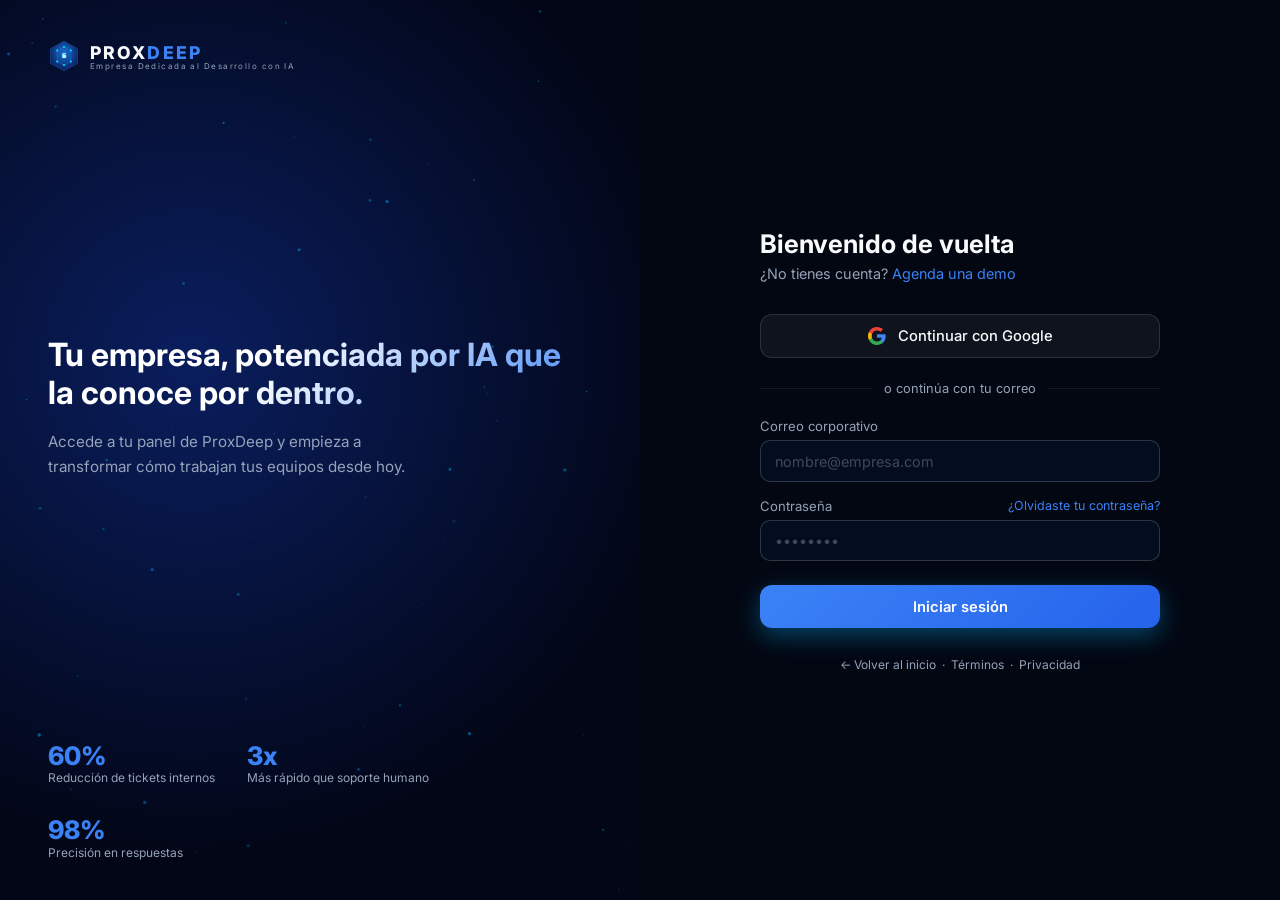
==== dashboard.html @ 5525487d "Add files via upload" ====
<!DOCTYPE html>
<html lang="es">
<head>
  <meta charset="UTF-8" />
  <meta name="viewport" content="width=device-width, initial-scale=1.0" />
  <title>ProxDeep - Enterprise IA Platform</title>
  <link href="https://fonts.googleapis.com/css2?family=Inter:wght@400;500;600;700&display=swap" rel="stylesheet">
  <link rel="stylesheet" href="dashboard.css" />
</head>
<body>

<div class="dash-wrap">
  <!-- SIDEBAR -->
  <aside class="dash-sidebar" id="sidebar">
    <div class="dash-sidebar-logo">
      <div class="logo-icon"></div>
      <div class="logo-text">PROX<span>DEEP</span></div>
    </div>
    
    <nav class="dash-nav">
      <!-- General -->
      <p class="dash-nav-section">General</p>
      
      <!-- CEO/Admin Vista Global -->
      <a class="dash-nav-item" data-view="dashboard" href="#">
        <svg viewBox="0 0 24 24" fill="none" stroke="currentColor" stroke-width="2" stroke-linecap="round" stroke-linejoin="round"><rect x="3" y="3" width="18" height="18" rx="2"/><path d="M3 9h18M9 21V9"/></svg>
        Vista Global
      </a>
      
      <!-- Líder de Área Vista -->
      <a class="dash-nav-item" data-view="area" href="#">
        <svg viewBox="0 0 24 24" fill="none" stroke="currentColor" stroke-width="2" stroke-linecap="round" stroke-linejoin="round"><path d="M21 15a2 2 0 0 1-2 2H7l-4 4V5a2 2 0 0 1 2-2h14a2 2 0 0 1 2 2z"/></svg>
        Mi Departamento
      </a>

      <!-- Workspace IA (Fase 2) -->
      <a class="dash-nav-item" data-view="workspace" href="#">
        <svg viewBox="0 0 24 24" fill="none" stroke="currentColor" stroke-width="2" stroke-linecap="round" stroke-linejoin="round"><path d="M12 20h9"/><path d="M16.5 3.5a2.121 2.121 0 0 1 3 3L7 19l-4 1 1-4L16.5 3.5z"/></svg>
        Workspace IA
      </a>
      
      <!-- Empleado Vista -->
      <a class="dash-nav-item" data-view="employee" href="#">
        <svg viewBox="0 0 24 24" fill="none" stroke="currentColor" stroke-width="2" stroke-linecap="round" stroke-linejoin="round"><path d="M21 11.5a8.38 8.38 0 0 1-.9 3.8 8.5 8.5 0 0 1-7.6 4.7 8.38 8.38 0 0 1-3.8-.9L3 21l1.9-5.7a8.38 8.38 0 0 1-.9-3.8 8.5 8.5 0 0 1 4.7-7.6 8.38 8.38 0 0 1 3.8-.9h.5a8.48 8.48 0 0 1 8 8v.5z"/></svg>
        Asistente IA
      </a>

      <!-- Sección Administración -->
      <p class="dash-nav-section">Administración</p>
      <a class="dash-nav-item" data-view="users" href="#">
        <svg viewBox="0 0 24 24" fill="none" stroke="currentColor" stroke-width="2" stroke-linecap="round" stroke-linejoin="round"><path d="M17 21v-2a4 4 0 0 0-4-4H5a4 4 0 0 0-4 4v2"/><circle cx="9" cy="7" r="4"/><path d="M23 21v-2a4 4 0 0 0-3-3.87"/><path d="M16 3.13a4 4 0 0 1 0 7.75"/></svg>
        Directorio
      </a>
      <a class="dash-nav-item" data-view="areas" href="#">
        <svg viewBox="0 0 24 24" fill="none" stroke="currentColor" stroke-width="2" stroke-linecap="round" stroke-linejoin="round"><polygon points="12 2 2 7 12 12 22 7 12 2"/><polyline points="2 17 12 22 22 17"/><polyline points="2 12 12 17 22 12"/></svg>
        Departamentos
      </a>

      <!-- Configuración -->
      <p class="dash-nav-section">Sistema</p>
      
      <!-- Integraciones (Fase 2) -->
      <a class="dash-nav-item" data-view="integrations" href="#">
        <svg viewBox="0 0 24 24" fill="none" stroke="currentColor" stroke-width="2" stroke-linecap="round" stroke-linejoin="round"><rect x="2" y="7" width="20" height="14" rx="2" ry="2"/><path d="M16 21V5a2 2 0 0 0-2-2h-4a2 2 0 0 0-2 2v16"/></svg>
        Integraciones
      </a>

      <a class="dash-nav-item" data-view="settings" href="#">
        <svg viewBox="0 0 24 24" fill="none" stroke="currentColor" stroke-width="2" stroke-linecap="round" stroke-linejoin="round"><circle cx="12" cy="12" r="3"/><path d="M19.4 15a1.65 1.65 0 0 0 .33 1.82l.06.06a2 2 0 0 1 0 2.83 2 2 0 0 1-2.83 0l-.06-.06a1.65 1.65 0 0 0-1.82-.33 1.65 1.65 0 0 0-1 1.51V21a2 2 0 0 1-2 2 2 2 0 0 1-2-2v-.09A1.65 1.65 0 0 0 9 19.4a1.65 1.65 0 0 0-1.82.33l-.06.06a2 2 0 0 1-2.83 0 2 2 0 0 1 0-2.83l.06-.06a1.65 1.65 0 0 0 .33-1.82 1.65 1.65 0 0 0-1.51-1H3a2 2 0 0 1-2-2 2 2 0 0 1 2-2h.09A1.65 1.65 0 0 0 4.6 9a1.65 1.65 0 0 0-.33-1.82l-.06-.06a2 2 0 0 1 0-2.83 2 2 0 0 1 2.83 0l.06.06a1.65 1.65 0 0 0 1.82.33H9a1.65 1.65 0 0 0 1-1.51V3a2 2 0 0 1 2-2 2 2 0 0 1 2 2v.09a1.65 1.65 0 0 0 1 1.51 1.65 1.65 0 0 0 1.82-.33l.06-.06a2 2 0 0 1 2.83 0 2 2 0 0 1 0 2.83l-.06.06a1.65 1.65 0 0 0-.33 1.82V9a1.65 1.65 0 0 0 1.51 1H21a2 2 0 0 1 2 2 2 2 0 0 1-2 2h-.09a1.65 1.65 0 0 0-1.51 1z"/></svg>
        Configuración
      </a>
    </nav>
    
    <div class="dash-sidebar-footer">
      <div class="dash-user-pill">
        <div class="dash-user-avatar">U</div>
        <div class="dash-user-info">
          <p class="dash-user-name">Cargando...</p>
          <p class="dash-user-role" id="sidebar-role">rol</p>
        </div>
      </div>
      <button class="dash-logout-btn" id="logout-btn">Cerrar sesión</button>
    </div>
  </aside>

  <!-- MAIN AREA -->
  <main class="dash-main">
    <div class="dash-topbar">
      <div class="dash-topbar-left">
        <h1 id="view-title">Cargando...</h1>
      </div>

      <!-- Búsqueda Global -->
      <div class="dash-global-search">
        <svg viewBox="0 0 24 24" fill="none" stroke="currentColor" stroke-width="2" stroke-linecap="round" stroke-linejoin="round"><circle cx="11" cy="11" r="8"/><line x1="21" y1="21" x2="16.65" y2="16.65"/></svg>
        <input type="text" id="global-search-input" placeholder="Buscar documentos, políticas, tickets... (Ctrl+K)" />
        <div class="search-results-modal" id="search-results">
          <!-- Llenado dinámicamente -->
        </div>
      </div>

      <div class="dash-topbar-right">
        <div class="dash-user-avatar" id="topbar-avatar" title="Ir a configuración">U</div>
      </div>
    </div>

    <div class="dash-content">

      <!-- VISTA: VISTA GLOBAL (CEO/Admin) -->
      <div class="dash-view" id="view-dashboard">
        <div class="view-header">
          <div>
            <p class="section-title">Salud Organizacional y ROI</p>
            <p class="section-sub">Métricas de adopción de la IA en toda la empresa.</p>
          </div>
          <button class="btn-primary">Generar Reporte Global</button>
        </div>

        <div class="dash-stats">
          <div class="dash-stat-card">
            <p class="dash-stat-label">Tiempo Operativo Ahorrado</p>
            <p class="dash-stat-value text-accent">1,420 h</p>
            <span class="dash-stat-trend up">Este mes</span>
          </div>
          <div class="dash-stat-card">
            <p class="dash-stat-label">Tickets Evitados</p>
            <p class="dash-stat-value">3,850</p>
            <span class="dash-stat-trend up">Resolución auto: 82%</span>
          </div>
          <div class="dash-stat-card">
            <p class="dash-stat-label">Área con Mayor Adopción</p>
            <p class="dash-stat-value">RRHH</p>
            <span class="dash-stat-trend">42% del total de uso</span>
          </div>
          <div class="dash-stat-card">
            <p class="dash-stat-label">Área con Más Fricción</p>
            <p class="dash-stat-value text-warning">Ventas</p>
            <span class="dash-stat-trend down">Aumento de tickets manuales</span>
          </div>
        </div>

        <div class="dash-grid-2">
          <div class="dash-card">
            <p class="dash-card-title">Problemas Críticos Detectados (Empresa)</p>
            <div class="table-container">
              <table class="data-table">
                <thead><tr><th>Área</th><th>Problema Detectado por IA</th><th>Impacto</th><th>Estado</th></tr></thead>
                <tbody>
                  <tr><td>Operaciones</td><td>Retrasos recurrentes en validación de QA</td><td>Alto</td><td><span class="badge badge-warning">En revisión</span></td></tr>
                  <tr><td>RRHH</td><td>Dudas masivas sobre nueva póliza de salud</td><td>Medio</td><td><span class="badge badge-success">Mitigado por IA</span></td></tr>
                  <tr><td>Tecnología</td><td>Falta de documentación en repositorio CORE</td><td>Alto</td><td><span class="badge badge-warning">En revisión</span></td></tr>
                </tbody>
              </table>
            </div>
          </div>
          <div class="dash-card">
            <p class="dash-card-title">Distribución de Consultas</p>
            <div class="activity-list">
              <div class="activity-item"><div class="activity-bar"><div class="activity-fill" style="width: 42%;"></div></div><div class="activity-info"><span>RRHH</span><span>42%</span></div></div>
              <div class="activity-item"><div class="activity-bar"><div class="activity-fill" style="width: 25%;"></div></div><div class="activity-info"><span>Operaciones</span><span>25%</span></div></div>
              <div class="activity-item"><div class="activity-bar"><div class="activity-fill" style="width: 18%;"></div></div><div class="activity-info"><span>Soporte</span><span>18%</span></div></div>
              <div class="activity-item"><div class="activity-bar"><div class="activity-fill" style="width: 15%;"></div></div><div class="activity-info"><span>Ventas</span><span>15%</span></div></div>
            </div>
          </div>
        </div>
      </div>

      <!-- VISTA: MI DEPARTAMENTO (Leader) -->
      <div class="dash-view" id="view-area">
        <div class="view-header">
          <div>
            <p class="section-title">Panel de <span id="area-title-name">tu Departamento</span></p>
            <p class="section-sub">Métricas de equipo y recursos activos.</p>
          </div>
        </div>

        <div class="dash-stats">
          <div class="dash-stat-card">
            <p class="dash-stat-label">Resolución Automática</p>
            <p class="dash-stat-value text-success">85%</p>
            <span class="dash-stat-trend up">Óptimo</span>
          </div>
          <div class="dash-stat-card">
            <p class="dash-stat-label">Tickets Escalados a Humanos</p>
            <p class="dash-stat-value">24</p>
            <span class="dash-stat-trend down">-12% vs sem. pasada</span>
          </div>
          <div class="dash-stat-card">
            <p class="dash-stat-label">Documentos Indexados</p>
            <p class="dash-stat-value">142</p>
            <span class="dash-stat-trend">Base de conocimiento</span>
          </div>
        </div>

        <div class="dash-grid-2">
          <div class="dash-card">
            <div class="card-header-flex">
              <p class="dash-card-title">Problemas / Cuellos de Botella</p>
              <button class="btn-ghost btn-sm">Ver todos</button>
            </div>
            <div class="table-container">
              <table class="data-table">
                <thead><tr><th>Descripción</th><th>Tickets Relacionados</th><th>Estado</th></tr></thead>
                <tbody id="area-problems-tbody">
                  <!-- Llenado dinámicamente -->
                </tbody>
              </table>
            </div>
          </div>
          
          <div class="dash-card">
            <div class="card-header-flex">
              <p class="dash-card-title">Recursos Destacados del Área</p>
              <button class="btn-ghost btn-sm">Gestionar</button>
            </div>
            <div class="resource-list" id="area-resources-list">
              <!-- Llenado dinámicamente -->
            </div>
          </div>
        </div>
      </div>

      <!-- VISTA: WORKSPACE IA (Líder/CEO) - FASE 2 -->
      <div class="dash-view" id="view-workspace">
        <div class="view-header">
          <div>
            <p class="section-title">Workspace Analítico</p>
            <p class="section-sub">Canvas colaborativo con generación de IA profunda.</p>
          </div>
          <div>
            <button class="btn-secondary">Exportar PDF</button>
            <button class="btn-primary">Guardar Reporte</button>
          </div>
        </div>

        <div class="workspace-layout">
          <div class="workspace-editor">
            <div class="workspace-title" contenteditable="true" data-placeholder="Título del documento...">Reporte de Eficiencia - Q3</div>
            <div class="workspace-body" contenteditable="true" data-placeholder="Escribe '/' para insertar bloques generados por IA...">
              <p>Este documento analiza la eficiencia del departamento de soporte basado en la interacción de la IA.</p>
              <div class="ai-generated-block">
                <p class="ai-block-badge">Generado por IA ProxDeep</p>
                <strong>Hallazgos Clave:</strong>
                <ul>
                  <li>Reducción del 45% en tiempo de resolución de tickets nivel 1.</li>
                  <li>El documento "Guía Básica 2026" fue citado 1,200 veces, evitando escalamientos manuales.</li>
                </ul>
              </div>
              <p><br></p>
            </div>
          </div>
          <div class="workspace-sidebar">
            <div class="dash-card p-0" style="height: 100%; display: flex; flex-direction: column;">
              <div class="card-header-flex" style="padding: 1rem 1rem 0;">
                <p class="dash-card-title">Asistente Copilot</p>
              </div>
              <div style="padding: 0 1rem 1rem; font-size: 0.8rem; color: var(--dash-text-muted);">
                Pide a la IA que redacte secciones basadas en la data corporativa.
              </div>
              <div class="workspace-chat-msgs" style="flex: 1; padding: 1rem; overflow-y: auto;">
                <!-- Chat messages here -->
              </div>
              <div style="padding: 1rem; border-top: 1px solid var(--dash-border);">
                <input type="text" placeholder="Ej. Resume los tickets de hoy..." style="width: 100%; padding: 0.5rem; background: var(--dash-bg); border: 1px solid var(--dash-border); border-radius: 6px; color: white;" />
              </div>
            </div>
          </div>
        </div>
      </div>

      <!-- VISTA: ASISTENTE IA (Empleado) -->
      <div class="dash-view" id="view-employee">
        <div class="employee-layout">
          <div class="employee-main">
            <div class="dash-card chat-card">
              <div class="chat-header">
                <div>
                  <h2 style="font-size: 1.1rem; margin: 0; font-weight: 600;">Asistente de <span id="emp-area-name">tu Área</span></h2>
                  <p style="font-size: 0.8rem; color: var(--text-muted); margin: 0;">Consulta políticas, procesos o estado de tickets.</p>
                </div>
              </div>
              <div class="dash-chat-area">
                <div class="dash-chat-messages" id="emp-chat-msgs">
                  <div class="msg ai">
                    <div class="msg-content">
                      <p>¡Hola! Tengo acceso a toda la base de conocimiento de tu área. ¿En qué te puedo ayudar hoy?</p>
                    </div>
                  </div>
                </div>
                <div class="dash-chat-input-row">
                  <input type="text" id="emp-chat-input" placeholder="Pregunta algo o busca información..." />
                  <button id="emp-chat-send">
                    <svg viewBox="0 0 24 24" width="18" height="18" fill="none" stroke="currentColor" stroke-width="2"><line x1="22" y1="2" x2="11" y2="13"/><polygon points="22 2 15 22 11 13 2 9 22 2"/></svg>
                  </button>
                </div>
              </div>
            </div>
          </div>

          <div class="employee-sidebar">
            <div class="dash-card">
              <p class="dash-card-title">Acciones Rápidas</p>
              <div class="quick-actions-list" id="emp-quick-actions">
                <!-- Llenado dinámicamente -->
              </div>
            </div>
            <div class="dash-card" style="margin-top: 1rem;">
              <p class="dash-card-title">Recursos Destacados</p>
              <div class="resource-list" id="emp-resources-list">
                <!-- Llenado dinámicamente -->
              </div>
            </div>
          </div>
        </div>
      </div>

      <!-- VISTA: DIRECTORIO DE USUARIOS -->
      <div class="dash-view" id="view-users">
        <div class="view-header">
          <div>
            <p class="section-title">Directorio de Usuarios</p>
            <p class="section-sub">Administra el acceso y permisos granulares de los colaboradores.</p>
          </div>
          <button class="btn-primary" id="btn-new-user">+ Nuevo Usuario</button>
        </div>

        <div class="dash-card p-0">
          <div class="table-container">
            <table class="data-table">
              <thead>
                <tr>
                  <th>Colaborador</th>
                  <th>Departamento</th>
                  <th>Rol Base</th>
                  <th>Estado</th>
                  <th class="text-right">Acciones</th>
                </tr>
              </thead>
              <tbody id="users-tbody">
                <!-- Llenado por dashboard.js -->
              </tbody>
            </table>
          </div>
        </div>
      </div>

      <!-- VISTA: ÁREAS -->
      <div class="dash-view" id="view-areas">
        <div class="view-header">
          <div>
            <p class="section-title">Departamentos y Automatizaciones</p>
            <p class="section-sub">Gestión de la estructura organizativa y flujos automáticos.</p>
          </div>
          <div>
            <button class="btn-secondary">Reglas Globales</button>
            <button class="btn-primary">+ Nuevo Departamento</button>
          </div>
        </div>

        <div class="dash-grid-3" id="areas-grid">
          <!-- Llenado dinámicamente -->
        </div>
      </div>

      <!-- VISTA: INTEGRACIONES (Fase 2) -->
      <div class="dash-view" id="view-integrations">
        <div class="view-header">
          <div>
            <p class="section-title">Integraciones Avanzadas</p>
            <p class="section-sub">Conecta ProxDeep con el ecosistema de tu empresa para enriquecer el contexto.</p>
          </div>
        </div>

        <div class="dash-grid-3">
          <!-- Slack -->
          <div class="dash-card integration-card">
            <div class="flex-between mb-3">
              <div class="integration-icon" style="background:#4A154B; color:white;">Sl</div>
              <div class="toggle-switch active"></div>
            </div>
            <p class="dash-card-title mb-1">Slack</p>
            <p class="settings-desc">ProxDeep responde a hilos en Slack y abre tickets automáticos.</p>
          </div>
          <!-- Jira -->
          <div class="dash-card integration-card">
            <div class="flex-between mb-3">
              <div class="integration-icon" style="background:#0052CC; color:white;">Ji</div>
              <div class="toggle-switch active"></div>
            </div>
            <p class="dash-card-title mb-1">Jira Software</p>
            <p class="settings-desc">Sincronización bidireccional de incidencias y estado de proyectos.</p>
          </div>
          <!-- Google Drive -->
          <div class="dash-card integration-card">
            <div class="flex-between mb-3">
              <div class="integration-icon" style="background:#FFBA00; color:white;">GD</div>
              <div class="toggle-switch"></div>
            </div>
            <p class="dash-card-title mb-1">Google Drive</p>
            <p class="settings-desc">Indexación continua de documentos compartidos de la compañía.</p>
          </div>
          <!-- Notion -->
          <div class="dash-card integration-card">
            <div class="flex-between mb-3">
              <div class="integration-icon" style="background:#000000; color:white;">No</div>
              <div class="toggle-switch active"></div>
            </div>
            <p class="dash-card-title mb-1">Notion</p>
            <p class="settings-desc">Lectura de Wikis organizacionales y actualización de estado.</p>
          </div>
          <!-- Salesforce -->
          <div class="dash-card integration-card">
            <div class="flex-between mb-3">
              <div class="integration-icon" style="background:#00A1E0; color:white;">Sf</div>
              <div class="toggle-switch"></div>
            </div>
            <p class="dash-card-title mb-1">Salesforce</p>
            <p class="settings-desc">Consulta de métricas de ventas y pipeline comercial en tiempo real.</p>
          </div>
        </div>
      </div>

      <!-- VISTA: AJUSTES -->
      <div class="dash-view" id="view-settings">
        <!-- Contenido anterior se mantiene minimizado -->
        <div class="view-header"><div><p class="section-title">Configuración del Sistema</p></div></div>
        <div class="dash-grid-2">
          <div class="dash-card"><p class="dash-card-title">Facturación</p><p class="settings-desc">Plan actual: <strong>Enterprise</strong></p></div>
          <div class="dash-card"><p class="dash-card-title">Seguridad</p><p class="settings-desc">Autenticación 2FA Activada.</p></div>
        </div>
      </div>

    </div>
  </main>
</div>

<!-- MODAL PERMISOS GRANULARES (Fase 2) -->
<div class="modal-overlay" id="permissions-modal">
  <div class="modal-content">
    <div class="modal-header">
      <h3 style="margin:0; font-size:1.1rem;">Matriz de Permisos Avanzados</h3>
      <button class="btn-ghost" id="close-modal" style="padding:0;">&times;</button>
    </div>
    <div class="modal-body">
      <p class="settings-desc mb-3">Ajustando permisos para: <strong id="modal-user-name">Usuario</strong></p>
      
      <table class="data-table">
        <thead>
          <tr>
            <th>Módulo / Documento</th>
            <th>Lectura</th>
            <th>Edición</th>
            <th>Aprobación</th>
          </tr>
        </thead>
        <tbody>
          <tr>
            <td>Políticas de RRHH</td>
            <td><input type="checkbox" checked disabled></td>
            <td><input type="checkbox"></td>
            <td><input type="checkbox"></td>
          </tr>
          <tr>
            <td>Reportes Financieros (Q1-Q4)</td>
            <td><input type="checkbox"></td>
            <td><input type="checkbox"></td>
            <td><input type="checkbox"></td>
          </tr>
          <tr>
            <td>Tickets de Nivel 3 (Core)</td>
            <td><input type="checkbox" checked></td>
            <td><input type="checkbox" checked></td>
            <td><input type="checkbox"></td>
          </tr>
        </tbody>
      </table>
    </div>
    <div class="modal-footer" style="padding: 1rem; border-top: 1px solid var(--dash-border); display: flex; justify-content: flex-end; gap: 1rem;">
      <button class="btn-secondary" onclick="document.getElementById('permissions-modal').classList.remove('active')">Cancelar</button>
      <button class="btn-primary" onclick="document.getElementById('permissions-modal').classList.remove('active'); alert('Permisos guardados con éxito.')">Guardar Cambios</button>
    </div>
  </div>
</div>

<script src="dashboard.js"></script>
</body>
</html>
---- dashboard.css ----
/* Enterprise Dashboard Styles - Clean, Sober & Professional */

:root {
  /* Carbon / Graphite dark theme */
  --dash-bg: #0f172a; /* Slate 900 */
  --dash-sidebar: #1e293b; /* Slate 800 */
  --dash-card: #1e293b;
  --dash-card-hover: #263346;
  --dash-border: #334155; /* Slate 700 */
  --dash-border-light: rgba(148, 163, 184, 0.1);
  
  /* Text */
  --dash-text-main: #f8fafc; /* Slate 50 */
  --dash-text-muted: #94a3b8; /* Slate 400 */
  --dash-text-subtle: #64748b; /* Slate 500 */
  
  /* Accents - Reduced saturation */
  --dash-accent: #2563eb; /* Blue 600 */
  --dash-accent-hover: #1d4ed8; /* Blue 700 */
  --dash-accent-bg: rgba(37, 99, 235, 0.15);
  
  /* Utilities */
  --dash-success: #10b981; 
  --dash-success-bg: rgba(16, 185, 129, 0.15);
  --dash-warning: #f59e0b; 
  --dash-warning-bg: rgba(245, 158, 11, 0.15);
  --dash-danger: #ef4444; 
  --dash-danger-bg: rgba(239, 68, 68, 0.15);
}

html, body {
  height: 100%; margin: 0;
  font-family: 'Inter', system-ui, sans-serif;
  background-color: var(--dash-bg);
  color: var(--dash-text-main);
  overflow: hidden;
}

/* Layout */
.dash-wrap { display: flex; height: 100vh; width: 100vw; }

/* Sidebar */
.dash-sidebar {
  width: 260px; min-width: 260px; height: 100vh;
  background: var(--dash-sidebar);
  border-right: 1px solid var(--dash-border);
  display: flex; flex-direction: column; z-index: 20;
}
.dash-sidebar-logo {
  display: flex; align-items: center; gap: 12px;
  padding: 1.25rem 1.5rem; border-bottom: 1px solid var(--dash-border);
}
.logo-icon {
  width: 24px; height: 24px; border-radius: 6px;
  background: var(--dash-accent-bg); border: 1px solid var(--dash-accent);
}
.logo-text { font-size: 1rem; font-weight: 700; letter-spacing: 0.05em; color: var(--dash-text-main); }
.logo-text span { color: var(--dash-accent); }

.dash-nav { flex: 1; padding: 1.5rem 0; overflow-y: auto; }
.dash-nav::-webkit-scrollbar { width: 4px; }
.dash-nav::-webkit-scrollbar-thumb { background: var(--dash-border); border-radius: 4px; }

.dash-nav-section {
  font-size: 0.65rem; font-weight: 600; text-transform: uppercase;
  letter-spacing: 0.05em; color: var(--dash-text-subtle);
  padding: 1rem 1.5rem 0.5rem; margin: 0;
}
.dash-nav-item {
  display: flex; align-items: center; gap: 0.75rem;
  padding: 0.65rem 1.5rem; color: var(--dash-text-muted);
  font-size: 0.85rem; font-weight: 500; cursor: pointer;
  border-left: 3px solid transparent; text-decoration: none;
  transition: background 0.15s, color 0.15s;
}
.dash-nav-item:hover { background: rgba(255, 255, 255, 0.03); color: var(--dash-text-main); }
.dash-nav-item.active { background: var(--dash-accent-bg); color: var(--dash-text-main); border-left-color: var(--dash-accent); }
.dash-nav-item svg { width: 18px; height: 18px; flex-shrink: 0; }

.dash-sidebar-footer { padding: 1.2rem 1.5rem; border-top: 1px solid var(--dash-border); }
.dash-user-pill {
  display: flex; align-items: center; gap: 0.75rem;
  padding: 0.5rem; border-radius: 8px;
  background: rgba(0,0,0,0.15); border: 1px solid var(--dash-border);
}
.dash-user-avatar {
  width: 32px; height: 32px; border-radius: 6px;
  background: var(--dash-accent-bg); border: 1px solid var(--dash-accent);
  display: flex; align-items: center; justify-content: center;
  font-size: 0.8rem; font-weight: 600; color: var(--dash-accent); flex-shrink: 0;
}
.dash-user-info { flex: 1; min-width: 0; }
.dash-user-name { font-size: 0.85rem; font-weight: 600; color: var(--dash-text-main); margin: 0; white-space: nowrap; overflow: hidden; text-overflow: ellipsis; }
.dash-user-role { font-size: 0.7rem; color: var(--dash-text-muted); text-transform: capitalize; margin: 0; }

.dash-logout-btn {
  background: none; border: 1px solid var(--dash-border);
  color: var(--dash-text-muted); font-size: 0.8rem; font-weight: 500;
  cursor: pointer; padding: 0.4rem; border-radius: 6px;
  transition: all 0.2s; width: 100%; text-align: center; margin-top: 0.75rem;
}
.dash-logout-btn:hover { background: rgba(255,255,255,0.05); color: var(--dash-text-main); }

/* Main Content Area */
.dash-main { flex: 1; height: 100vh; overflow-y: auto; display: flex; flex-direction: column; position: relative; }
.dash-main::-webkit-scrollbar { width: 6px; }
.dash-main::-webkit-scrollbar-thumb { background: var(--dash-border); border-radius: 6px; }

/* Topbar & Search */
.dash-topbar {
  display: flex; align-items: center; justify-content: space-between;
  padding: 1rem 2rem; border-bottom: 1px solid var(--dash-border);
  background: var(--dash-bg); position: sticky; top: 0; z-index: 10;
}
.dash-topbar-left h1 { font-size: 1.1rem; font-weight: 600; margin: 0; }
.dash-topbar-right { display: flex; align-items: center; gap: 1rem; }

.dash-global-search {
  flex: 0 1 480px; position: relative; display: flex; align-items: center;
  background: var(--dash-sidebar); border: 1px solid var(--dash-border);
  border-radius: 8px; padding: 0 1rem; transition: border-color 0.2s;
}
.dash-global-search:focus-within { border-color: var(--dash-accent); }
.dash-global-search svg { width: 16px; height: 16px; color: var(--dash-text-muted); flex-shrink: 0; }
.dash-global-search input {
  flex: 1; background: transparent; border: none; padding: 0.6rem 0.75rem;
  color: var(--dash-text-main); font-size: 0.85rem; outline: none;
}
.dash-global-search input::placeholder { color: var(--dash-text-subtle); }

.search-results-modal {
  position: absolute; top: 110%; left: 0; right: 0;
  background: var(--dash-card); border: 1px solid var(--dash-border);
  border-radius: 8px; box-shadow: 0 10px 25px rgba(0,0,0,0.5);
  display: none; flex-direction: column; overflow: hidden; z-index: 50;
}
.search-results-modal.active { display: flex; }
.search-group-title { font-size: 0.7rem; font-weight: 600; color: var(--dash-text-muted); text-transform: uppercase; padding: 0.75rem 1rem 0.25rem; }
.search-item { padding: 0.5rem 1rem; display: flex; align-items: center; gap: 0.75rem; cursor: pointer; transition: background 0.15s; }
.search-item:hover { background: var(--dash-card-hover); }
.search-item-icon { width: 24px; height: 24px; border-radius: 4px; background: rgba(255,255,255,0.05); display: flex; align-items: center; justify-content: center; }
.search-item-info p { margin: 0; font-size: 0.85rem; color: var(--dash-text-main); }
.search-item-info span { margin: 0; font-size: 0.7rem; color: var(--dash-text-muted); }

/* Content Views */
.dash-content { padding: 2rem; max-width: 1200px; margin: 0 auto; width: 100%; flex: 1; }
.dash-view { display: none; animation: fadeIn 0.3s ease; }
.dash-view.active { display: block; }

.view-header { display: flex; justify-content: space-between; align-items: flex-end; margin-bottom: 1.5rem; }
.section-title { font-size: 1.25rem; font-weight: 600; color: var(--dash-text-main); margin: 0 0 0.3rem; }
.section-sub { font-size: 0.85rem; color: var(--dash-text-muted); margin: 0; }

/* Grids & Cards */
.dash-stats { display: grid; grid-template-columns: repeat(auto-fit, minmax(220px, 1fr)); gap: 1rem; margin-bottom: 1.5rem; }
.dash-grid-2 { display: grid; grid-template-columns: 1.5fr 1fr; gap: 1.5rem; margin-bottom: 1.5rem; }
.dash-grid-3 { display: grid; grid-template-columns: repeat(3, minmax(0,1fr)); gap: 1.5rem; }

.dash-card {
  background: var(--dash-card); border: 1px solid var(--dash-border);
  border-radius: 10px; padding: 1.5rem;
}
.dash-card.p-0 { padding: 0; }
.card-header-flex { display: flex; justify-content: space-between; align-items: center; margin-bottom: 1rem; }
.dash-card-title { font-size: 0.95rem; font-weight: 600; color: var(--dash-text-main); margin: 0 0 1rem; }

.dash-stat-card {
  background: var(--dash-card); border: 1px solid var(--dash-border);
  border-radius: 10px; padding: 1.25rem;
}
.dash-stat-label { font-size: 0.75rem; color: var(--dash-text-muted); font-weight: 500; text-transform: uppercase; margin: 0 0 0.5rem; }
.dash-stat-value { font-size: 1.8rem; font-weight: 600; color: var(--dash-text-main); margin: 0; }
.dash-stat-trend { display: inline-block; font-size: 0.75rem; color: var(--dash-text-muted); margin-top: 0.5rem; }
.dash-stat-trend.up { color: var(--dash-success); }
.dash-stat-trend.down { color: var(--dash-danger); }

/* Utility Colors */
.text-accent { color: var(--dash-accent) !important; }
.text-success { color: var(--dash-success) !important; }
.text-warning { color: var(--dash-warning) !important; }
.text-right { text-align: right; }
.mt-3 { margin-top: 1rem; }
.mb-3 { margin-bottom: 1rem; }
.flex-between { display: flex; justify-content: space-between; align-items: center; }

/* Buttons */
.btn-primary {
  background: var(--dash-accent); color: white; border: none;
  border-radius: 6px; padding: 0.55rem 1rem; font-size: 0.85rem; font-weight: 500;
  cursor: pointer; transition: background 0.2s;
}
.btn-primary:hover { background: var(--dash-accent-hover); }
.btn-secondary {
  background: transparent; color: var(--dash-text-main);
  border: 1px solid var(--dash-border); border-radius: 6px;
  padding: 0.55rem 1rem; font-size: 0.85rem; font-weight: 500;
  cursor: pointer; transition: background 0.2s;
}
.btn-secondary:hover { background: rgba(255,255,255,0.05); }
.btn-ghost { background: transparent; border: none; color: var(--dash-text-muted); font-size: 0.85rem; cursor: pointer; }
.btn-ghost:hover { color: var(--dash-text-main); }
.btn-sm { padding: 0.3rem 0.6rem; font-size: 0.75rem; }

/* Tables */
.table-container { width: 100%; overflow-x: auto; }
.data-table { width: 100%; border-collapse: collapse; }
.data-table th {
  font-size: 0.75rem; text-transform: uppercase; color: var(--dash-text-subtle);
  padding: 0.75rem 1rem; text-align: left; border-bottom: 1px solid var(--dash-border); font-weight: 600;
}
.data-table td { padding: 1rem; font-size: 0.85rem; color: var(--dash-text-main); border-bottom: 1px solid var(--dash-border-light); }
.data-table tr:last-child td { border-bottom: none; }

/* Badges */
.badge { font-size: 0.7rem; font-weight: 500; padding: 0.2rem 0.5rem; border-radius: 4px; }
.badge-success { background: var(--dash-success-bg); color: var(--dash-success); }
.badge-warning { background: var(--dash-warning-bg); color: var(--dash-warning); }
.badge-neutral { background: rgba(255,255,255,0.05); color: var(--dash-text-muted); border: 1px solid var(--dash-border); }

.role-badge { font-size: 0.7rem; font-weight: 500; padding: 0.2rem 0.5rem; border-radius: 4px; text-transform: uppercase; }
.role-badge.ceo { background: rgba(139,92,246,0.15); color: #c4b5fd; border: 1px solid rgba(139,92,246,0.3); }
.role-badge.admin { background: var(--dash-accent-bg); color: #93c5fd; border: 1px solid rgba(59,130,246,0.3); }
.role-badge.leader { background: var(--dash-warning-bg); color: #fcd34d; border: 1px solid rgba(245,158,11,0.3); }
.role-badge.employee { background: rgba(255,255,255,0.05); color: var(--dash-text-muted); border: 1px solid var(--dash-border); }

/* Employee Chat & Layout */
.employee-layout { display: grid; grid-template-columns: 2fr 1fr; gap: 1.5rem; }
.chat-card { display: flex; flex-direction: column; height: 600px; padding: 0; overflow: hidden; }
.chat-header { padding: 1.25rem 1.5rem; border-bottom: 1px solid var(--dash-border); background: rgba(255,255,255,0.02); }
.dash-chat-area { flex: 1; display: flex; flex-direction: column; padding: 1.5rem; overflow: hidden; }
.dash-chat-messages { flex: 1; overflow-y: auto; display: flex; flex-direction: column; gap: 1rem; padding-right: 0.5rem; }
.dash-chat-messages::-webkit-scrollbar { width: 4px; }
.dash-chat-messages::-webkit-scrollbar-thumb { background: var(--dash-border); border-radius: 4px; }

.msg { display: flex; flex-direction: column; max-width: 85%; }
.msg.user { align-self: flex-end; }
.msg.ai { align-self: flex-start; }
.msg-content p {
  font-size: 0.9rem; line-height: 1.5; padding: 0.85rem 1.1rem;
  border-radius: 12px; margin: 0;
}
.msg.ai .msg-content p { background: var(--dash-bg); border: 1px solid var(--dash-border); border-top-left-radius: 4px; }
.msg.user .msg-content p { background: var(--dash-accent); color: white; border-top-right-radius: 4px; }

/* Chat Sources */
.msg-source {
  display: inline-flex; align-items: center; gap: 0.4rem;
  margin-top: 0.5rem; padding: 0.3rem 0.6rem;
  background: rgba(255,255,255,0.03); border: 1px solid var(--dash-border);
  border-radius: 6px; font-size: 0.75rem; color: var(--dash-text-muted);
  cursor: pointer; transition: background 0.2s;
}
.msg-source:hover { background: rgba(255,255,255,0.08); color: var(--dash-text-main); }
.msg-source svg { width: 12px; height: 12px; }

.dash-chat-input-row { display: flex; gap: 0.75rem; margin-top: 1.5rem; }
.dash-chat-input-row input {
  flex: 1; background: var(--dash-bg); border: 1px solid var(--dash-border);
  border-radius: 8px; padding: 0.75rem 1rem; color: var(--dash-text-main); font-size: 0.9rem; outline: none;
}
.dash-chat-input-row input:focus { border-color: var(--dash-accent); }
.dash-chat-input-row button {
  background: var(--dash-accent); border: none; border-radius: 8px;
  padding: 0 1.25rem; color: white; cursor: pointer; display: flex; align-items: center; justify-content: center; transition: background 0.2s;
}
.dash-chat-input-row button:hover { background: var(--dash-accent-hover); }

/* Resources & Quick Actions */
.resource-list { display: flex; flex-direction: column; gap: 0.5rem; }
.resource-item {
  display: flex; align-items: center; gap: 0.75rem; padding: 0.75rem;
  background: rgba(255,255,255,0.02); border: 1px solid var(--dash-border);
  border-radius: 8px; cursor: pointer; transition: border-color 0.2s;
}
.resource-item:hover { border-color: var(--dash-text-muted); }
.resource-icon { color: var(--dash-accent); }
.resource-info p { margin: 0; font-size: 0.85rem; font-weight: 500; color: var(--dash-text-main); }
.resource-info span { margin: 0; font-size: 0.75rem; color: var(--dash-text-muted); }

.quick-actions-list { display: flex; flex-direction: column; gap: 0.5rem; }
.quick-action-btn {
  width: 100%; text-align: left; padding: 0.75rem 1rem;
  background: transparent; border: 1px solid var(--dash-border);
  border-radius: 8px; color: var(--dash-text-main); font-size: 0.85rem;
  cursor: pointer; transition: background 0.2s;
}
.quick-action-btn:hover { background: rgba(255,255,255,0.05); }

/* Activities / Progress Bars */
.activity-list { display: flex; flex-direction: column; gap: 1rem; }
.activity-item { display: flex; flex-direction: column; gap: 0.4rem; }
.activity-info { display: flex; justify-content: space-between; font-size: 0.8rem; color: var(--dash-text-muted); }
.activity-bar { height: 6px; background: rgba(255,255,255,0.05); border-radius: 3px; overflow: hidden; }
.activity-fill { height: 100%; background: var(--dash-accent); border-radius: 3px; }

/* Settings */
.settings-block { margin-bottom: 1.5rem; padding-bottom: 1.5rem; border-bottom: 1px solid var(--dash-border-light); }
.settings-block:last-child { margin-bottom: 0; padding-bottom: 0; border-bottom: none; }
.settings-text { font-size: 0.9rem; font-weight: 500; margin: 0 0 0.25rem; color: var(--dash-text-main); }
.settings-desc { font-size: 0.8rem; color: var(--dash-text-muted); margin: 0; }

@keyframes fadeIn { from { opacity: 0; transform: translateY(5px); } to { opacity: 1; transform: translateY(0); } }

/* Workspace Phase 2 */
.workspace-layout { display: grid; grid-template-columns: 2fr 1fr; gap: 1.5rem; height: 65vh; }
.workspace-editor { 
  background: var(--dash-bg); border: 1px solid var(--dash-border); border-radius: 10px;
  display: flex; flex-direction: column; overflow-y: auto; padding: 2rem 3rem;
}
.workspace-title { font-size: 2rem; font-weight: 700; color: var(--dash-text-main); margin-bottom: 1.5rem; outline: none; }
.workspace-title:empty:before { content: attr(data-placeholder); color: var(--dash-text-subtle); }
.workspace-body { font-size: 1rem; color: var(--dash-text-main); line-height: 1.6; outline: none; flex: 1; }
.workspace-body:empty:before { content: attr(data-placeholder); color: var(--dash-text-subtle); }
.ai-generated-block { background: rgba(37, 99, 235, 0.08); border-left: 3px solid var(--dash-accent); padding: 1rem 1.5rem; border-radius: 0 8px 8px 0; margin: 1.5rem 0; }
.ai-block-badge { font-size: 0.7rem; font-weight: 600; text-transform: uppercase; color: var(--dash-accent); margin: 0 0 0.5rem; display: flex; align-items: center; gap: 0.5rem; }
.ai-block-badge::before { content: ''; display: inline-block; width: 12px; height: 12px; background: url('data:image/svg+xml;utf8,<svg viewBox="0 0 24 24" fill="none" stroke="%233b82f6" stroke-width="2"><path d="M12 2v4M12 18v4M4.93 4.93l2.83 2.83M16.24 16.24l2.83 2.83M2 12h4M18 12h4M4.93 19.07l2.83-2.83M16.24 7.76l2.83-2.83"/></svg>') no-repeat center; }

/* Integrations Phase 2 */
.integration-icon { width: 40px; height: 40px; border-radius: 8px; display: flex; align-items: center; justify-content: center; font-weight: 700; font-size: 1.2rem; }
.toggle-switch { width: 36px; height: 20px; background: var(--dash-border); border-radius: 10px; position: relative; cursor: pointer; transition: background 0.2s; }
.toggle-switch::after { content: ''; position: absolute; top: 2px; left: 2px; width: 16px; height: 16px; background: white; border-radius: 50%; transition: transform 0.2s; }
.toggle-switch.active { background: var(--dash-success); }
.toggle-switch.active::after { transform: translateX(16px); }

/* Modals Phase 2 */
.modal-overlay { position: fixed; top: 0; left: 0; right: 0; bottom: 0; background: rgba(0,0,0,0.6); backdrop-filter: blur(4px); display: none; align-items: center; justify-content: center; z-index: 100; }
.modal-overlay.active { display: flex; }
.modal-content { background: var(--dash-card); border: 1px solid var(--dash-border); border-radius: 12px; width: 90%; max-width: 600px; max-height: 90vh; display: flex; flex-direction: column; overflow: hidden; box-shadow: 0 25px 50px -12px rgba(0,0,0,0.5); }
.modal-header { padding: 1.25rem 1.5rem; border-bottom: 1px solid var(--dash-border); display: flex; justify-content: space-between; align-items: center; }
.modal-body { padding: 1.5rem; overflow-y: auto; flex: 1; }

/* Responsive */
@media (max-width: 900px) {
  .dash-sidebar { display: none; }
  .dash-grid-2, .dash-grid-3, .employee-layout, .workspace-layout { grid-template-columns: 1fr; }
  .dash-content { padding: 1.5rem; }
  .dash-global-search { display: none; } 
}
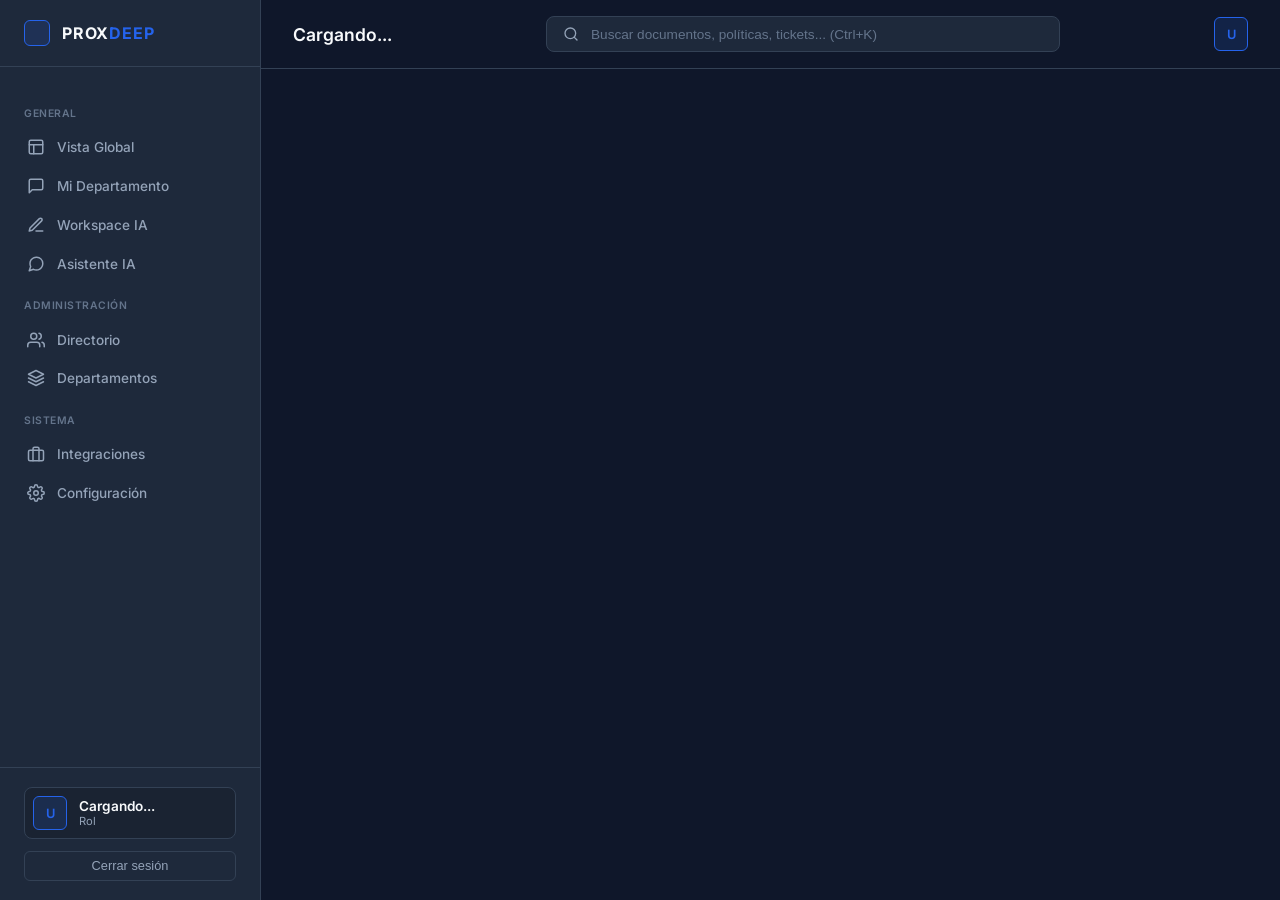
==== commit 86d9b5a7: "backup antes de arreglar" ====
--- a/dashboard.html
+++ b/dashboard.html
@@ -104,7 +104,7 @@
       </div>
     </div>
 
-    <div class="dash-content">
+    <div class="dash-content" id="dash-content">
 
       <!-- VISTA: VISTA GLOBAL (CEO/Admin) -->
       <div class="dash-view" id="view-dashboard">
@@ -145,22 +145,29 @@
             <div class="table-container">
               <table class="data-table">
                 <thead><tr><th>Área</th><th>Problema Detectado por IA</th><th>Impacto</th><th>Estado</th></tr></thead>
-                <tbody>
-                  <tr><td>Operaciones</td><td>Retrasos recurrentes en validación de QA</td><td>Alto</td><td><span class="badge badge-warning">En revisión</span></td></tr>
-                  <tr><td>RRHH</td><td>Dudas masivas sobre nueva póliza de salud</td><td>Medio</td><td><span class="badge badge-success">Mitigado por IA</span></td></tr>
-                  <tr><td>Tecnología</td><td>Falta de documentación en repositorio CORE</td><td>Alto</td><td><span class="badge badge-warning">En revisión</span></td></tr>
+                <tbody id="org-problems-tbody">
+                  <!-- Llenado dinámicamente -->
                 </tbody>
               </table>
             </div>
           </div>
           <div class="dash-card">
-            <p class="dash-card-title">Distribución de Consultas</p>
-            <div class="activity-list">
-              <div class="activity-item"><div class="activity-bar"><div class="activity-fill" style="width: 42%;"></div></div><div class="activity-info"><span>RRHH</span><span>42%</span></div></div>
-              <div class="activity-item"><div class="activity-bar"><div class="activity-fill" style="width: 25%;"></div></div><div class="activity-info"><span>Operaciones</span><span>25%</span></div></div>
-              <div class="activity-item"><div class="activity-bar"><div class="activity-fill" style="width: 18%;"></div></div><div class="activity-info"><span>Soporte</span><span>18%</span></div></div>
-              <div class="activity-item"><div class="activity-bar"><div class="activity-fill" style="width: 15%;"></div></div><div class="activity-info"><span>Ventas</span><span>15%</span></div></div>
-            </div>
+            <p class="dash-card-title">Distribución de Consultas (Adopción)</p>
+            <div class="activity-list" id="adoption-activity-list">
+              <!-- Llenado dinámicamente -->
+            </div>
+          </div>
+        </div>
+
+        <div class="dash-card org-intel-card">
+          <p class="dash-card-title">Inteligencia Organizacional y Relaciones Cruzadas</p>
+          <div class="org-tabs">
+            <button class="org-tab-btn active" id="btn-tab-projects">Proyectos Compartidos</button>
+            <button class="org-tab-btn" id="btn-tab-relations">Mapa de Relaciones</button>
+            <button class="org-tab-btn" id="btn-tab-deps">Dependencias Críticas</button>
+          </div>
+          <div class="org-intel-tab-content" id="org-intel-content">
+            <!-- Llenado dinámicamente -->
           </div>
         </div>
       </div>
@@ -220,96 +227,142 @@
         </div>
       </div>
 
-      <!-- VISTA: WORKSPACE IA (Líder/CEO) - FASE 2 -->
+      <!-- VISTA: WORKSPACE IA — Funcional -->
       <div class="dash-view" id="view-workspace">
-        <div class="view-header">
-          <div>
-            <p class="section-title">Workspace Analítico</p>
-            <p class="section-sub">Canvas colaborativo con generación de IA profunda.</p>
-          </div>
-          <div>
-            <button class="btn-secondary">Exportar PDF</button>
-            <button class="btn-primary">Guardar Reporte</button>
-          </div>
-        </div>
-
-        <div class="workspace-layout">
-          <div class="workspace-editor">
-            <div class="workspace-title" contenteditable="true" data-placeholder="Título del documento...">Reporte de Eficiencia - Q3</div>
-            <div class="workspace-body" contenteditable="true" data-placeholder="Escribe '/' para insertar bloques generados por IA...">
-              <p>Este documento analiza la eficiencia del departamento de soporte basado en la interacción de la IA.</p>
-              <div class="ai-generated-block">
-                <p class="ai-block-badge">Generado por IA ProxDeep</p>
-                <strong>Hallazgos Clave:</strong>
-                <ul>
-                  <li>Reducción del 45% en tiempo de resolución de tickets nivel 1.</li>
-                  <li>El documento "Guía Básica 2026" fue citado 1,200 veces, evitando escalamientos manuales.</li>
-                </ul>
+        <div class="ws-layout">
+
+          <!-- Panel editor -->
+          <div class="ws-editor-panel">
+            <!-- Toolbar -->
+            <div class="ws-toolbar">
+              <div class="ws-toolbar-left">
+                <button class="btn-secondary btn-sm" id="ws-btn-save">
+                  <svg width="14" height="14" viewBox="0 0 24 24" fill="none" stroke="currentColor" stroke-width="2" style="margin-right:4px;vertical-align:middle;"><path d="M19 21H5a2 2 0 0 1-2-2V5a2 2 0 0 1 2-2h11l5 5v11a2 2 0 0 1-2 2z"/><polyline points="17 21 17 13 7 13 7 21"/><polyline points="7 3 7 8 15 8"/></svg>
+                  Guardar
+                </button>
+                <button class="btn-secondary btn-sm" id="ws-btn-export">
+                  <svg width="14" height="14" viewBox="0 0 24 24" fill="none" stroke="currentColor" stroke-width="2" style="margin-right:4px;vertical-align:middle;"><path d="M21 15v4a2 2 0 0 1-2 2H5a2 2 0 0 1-2-2v-4"/><polyline points="7 10 12 15 17 10"/><line x1="12" y1="15" x2="12" y2="3"/></svg>
+                  Exportar PDF
+                </button>
               </div>
-              <p><br></p>
-            </div>
-          </div>
-          <div class="workspace-sidebar">
-            <div class="dash-card p-0" style="height: 100%; display: flex; flex-direction: column;">
-              <div class="card-header-flex" style="padding: 1rem 1rem 0;">
-                <p class="dash-card-title">Asistente Copilot</p>
+              <div class="ws-status" id="ws-status">
+                <svg width="12" height="12" viewBox="0 0 24 24" fill="none" stroke="currentColor" stroke-width="2"><circle cx="12" cy="12" r="10"/><polyline points="12 6 12 12 16 14"/></svg>
+                <span id="ws-status-text">Sin cambios</span>
               </div>
-              <div style="padding: 0 1rem 1rem; font-size: 0.8rem; color: var(--dash-text-muted);">
-                Pide a la IA que redacte secciones basadas en la data corporativa.
+              <div class="ws-toolbar-right">
+                <button class="btn-ghost btn-sm" id="ws-btn-clear" title="Nuevo documento">Nuevo</button>
               </div>
-              <div class="workspace-chat-msgs" style="flex: 1; padding: 1rem; overflow-y: auto;">
-                <!-- Chat messages here -->
+            </div>
+
+            <!-- Documento -->
+            <div class="ws-doc">
+              <input
+                type="text"
+                class="ws-title"
+                id="ws-title"
+                placeholder="Título del documento..."
+                autocomplete="off"
+              />
+              <div
+                class="ws-body"
+                id="ws-body"
+                contenteditable="true"
+                spellcheck="true"
+              ></div>
+            </div>
+          </div>
+
+          <!-- Panel lateral IA -->
+          <div class="ws-side">
+            <div class="ws-side-header">
+              <svg width="14" height="14" viewBox="0 0 24 24" fill="none" stroke="var(--dash-accent)" stroke-width="2" style="margin-right:6px;vertical-align:middle;"><circle cx="12" cy="12" r="10"/><path d="M12 8v4l3 3"/></svg>
+              Asistente Copilot
+            </div>
+            <div class="ws-side-messages" id="ws-messages">
+              <div class="ws-msg ai">Hola. Puedo ayudarte a redactar secciones, resumir información o generar contenido basado en los datos de tu área. ¿Qué necesitas?</div>
+            </div>
+            <div class="ws-side-input">
+              <input type="text" id="ws-input" placeholder="Ej: Resume los tickets de esta semana..." />
+              <button id="ws-send-btn">→</button>
+            </div>
+          </div>
+
+        </div>
+      </div>
+
+      <!-- VISTA: ASISTENTE IA (Empleado) — ChatGPT/Perplexity style -->
+      <div class="dash-view" id="view-employee">
+        <div class="emp-fullscreen">
+
+          <!-- Panel lateral ligero -->
+          <div class="emp-side" id="emp-side-panel">
+            <button class="emp-side-new-chat" id="emp-new-chat-btn">
+              + Nueva conversación
+            </button>
+
+            <div class="emp-side-section">Historial</div>
+            <div id="emp-history-list">
+              <!-- Llenado dinámicamente -->
+              <div class="emp-side-item" style="color:var(--dash-text-subtle);font-size:0.78rem;padding:0.4rem 1rem;">Sin conversaciones aún</div>
+            </div>
+
+            <div class="emp-side-section" style="margin-top:auto;">Acciones rápidas</div>
+            <div id="emp-quick-actions-list">
+              <!-- Llenado dinámicamente por rol/área -->
+            </div>
+          </div>
+
+          <!-- Área principal de chat -->
+          <div class="emp-chat-main">
+
+            <!-- Header discreto -->
+            <div class="emp-chat-header">
+              <div class="emp-chat-header-left">
+                <div class="emp-chat-agent-dot"></div>
+                <span class="emp-chat-agent-name" id="emp-agent-name">Asistente ProxDeep</span>
+                <span class="emp-chat-agent-area" id="emp-agent-area">—</span>
               </div>
-              <div style="padding: 1rem; border-top: 1px solid var(--dash-border);">
-                <input type="text" placeholder="Ej. Resume los tickets de hoy..." style="width: 100%; padding: 0.5rem; background: var(--dash-bg); border: 1px solid var(--dash-border); border-radius: 6px; color: white;" />
-              </div>
-            </div>
-          </div>
-        </div>
-      </div>
-
-      <!-- VISTA: ASISTENTE IA (Empleado) -->
-      <div class="dash-view" id="view-employee">
-        <div class="employee-layout">
-          <div class="employee-main">
-            <div class="dash-card chat-card">
-              <div class="chat-header">
-                <div>
-                  <h2 style="font-size: 1.1rem; margin: 0; font-weight: 600;">Asistente de <span id="emp-area-name">tu Área</span></h2>
-                  <p style="font-size: 0.8rem; color: var(--text-muted); margin: 0;">Consulta políticas, procesos o estado de tickets.</p>
+              <div class="emp-chat-header-right" id="emp-context-label">Contexto: cargando...</div>
+            </div>
+
+            <!-- Mensajes -->
+            <div class="emp-messages" id="emp-messages">
+              <!-- Welcome state — se reemplaza al primer mensaje -->
+              <div class="emp-welcome" id="emp-welcome">
+                <div class="emp-welcome-icon">
+                  <svg viewBox="0 0 24 24" fill="none" stroke="currentColor" stroke-width="1.5">
+                    <path d="M12 2a10 10 0 1 0 10 10A10 10 0 0 0 12 2z"/>
+                    <path d="M12 8v4l3 3"/>
+                  </svg>
+                </div>
+                <h2 id="emp-welcome-title">Hola, ¿en qué puedo ayudarte?</h2>
+                <p id="emp-welcome-sub">Tengo acceso a la base de conocimiento de tu área. Pregúntame sobre procesos, políticas o cualquier duda operativa.</p>
+                <div class="emp-welcome-chips" id="emp-welcome-chips">
+                  <!-- Chips dinámicos por área -->
                 </div>
               </div>
-              <div class="dash-chat-area">
-                <div class="dash-chat-messages" id="emp-chat-msgs">
-                  <div class="msg ai">
-                    <div class="msg-content">
-                      <p>¡Hola! Tengo acceso a toda la base de conocimiento de tu área. ¿En qué te puedo ayudar hoy?</p>
-                    </div>
-                  </div>
-                </div>
-                <div class="dash-chat-input-row">
-                  <input type="text" id="emp-chat-input" placeholder="Pregunta algo o busca información..." />
-                  <button id="emp-chat-send">
-                    <svg viewBox="0 0 24 24" width="18" height="18" fill="none" stroke="currentColor" stroke-width="2"><line x1="22" y1="2" x2="11" y2="13"/><polygon points="22 2 15 22 11 13 2 9 22 2"/></svg>
-                  </button>
-                </div>
+            </div>
+
+            <!-- Input fijo abajo -->
+            <div class="emp-input-area">
+              <div class="emp-input-wrap">
+                <textarea
+                  id="emp-textarea"
+                  placeholder="Escribe tu pregunta..."
+                  rows="1"
+                ></textarea>
+                <button class="emp-send-btn" id="emp-send-btn" disabled>
+                  <svg viewBox="0 0 24 24" fill="none" stroke="currentColor" stroke-width="2">
+                    <line x1="22" y1="2" x2="11" y2="13"/>
+                    <polygon points="22 2 15 22 11 13 2 9 22 2"/>
+                  </svg>
+                </button>
+                <button class="emp-resolve-btn" id="emp-btn-resolve" title="Resolver Problema">🔧</button>
+                <button class="emp-plan-btn"    id="emp-btn-plan"    title="Sugerir Plan">📋</button>
               </div>
-            </div>
-          </div>
-
-          <div class="employee-sidebar">
-            <div class="dash-card">
-              <p class="dash-card-title">Acciones Rápidas</p>
-              <div class="quick-actions-list" id="emp-quick-actions">
-                <!-- Llenado dinámicamente -->
-              </div>
-            </div>
-            <div class="dash-card" style="margin-top: 1rem;">
-              <p class="dash-card-title">Recursos Destacados</p>
-              <div class="resource-list" id="emp-resources-list">
-                <!-- Llenado dinámicamente -->
-              </div>
-            </div>
+              <div class="emp-input-hint">Enter para enviar · Shift+Enter para nueva línea</div>
+            </div>
+
           </div>
         </div>
       </div>
@@ -483,5 +536,7 @@
 </div>
 
 <script src="dashboard.js"></script>
+<!-- Toast container -->
+<div class="toast-container" id="toast-container"></div>
 </body>
 </html>
--- a/dashboard.css
+++ b/dashboard.css
@@ -20,11 +20,11 @@
   --dash-accent-bg: rgba(37, 99, 235, 0.15);
   
   /* Utilities */
-  --dash-success: #10b981; 
+  --dash-success: #10b981;
   --dash-success-bg: rgba(16, 185, 129, 0.15);
-  --dash-warning: #f59e0b; 
+  --dash-warning: #f59e0b;
   --dash-warning-bg: rgba(245, 158, 11, 0.15);
-  --dash-danger: #ef4444; 
+  --dash-danger: #ef4444;
   --dash-danger-bg: rgba(239, 68, 68, 0.15);
 }
 
@@ -93,47 +93,45 @@
 .dash-user-name { font-size: 0.85rem; font-weight: 600; color: var(--dash-text-main); margin: 0; white-space: nowrap; overflow: hidden; text-overflow: ellipsis; }
 .dash-user-role { font-size: 0.7rem; color: var(--dash-text-muted); text-transform: capitalize; margin: 0; }
 
-.dash-logout-btn {
-  background: none; border: 1px solid var(--dash-border);
+.dash-logout-btn { background: none; border: 1px solid var(--dash-border);
   color: var(--dash-text-muted); font-size: 0.8rem; font-weight: 500;
   cursor: pointer; padding: 0.4rem; border-radius: 6px;
-  transition: all 0.2s; width: 100%; text-align: center; margin-top: 0.75rem;
-}
+  transition: all 0.2s; width: 100%; text-align: center; margin-top: 0.75rem; }
 .dash-logout-btn:hover { background: rgba(255,255,255,0.05); color: var(--dash-text-main); }
 
 /* Main Content Area */
-.dash-main { flex: 1; height: 100vh; overflow-y: auto; display: flex; flex-direction: column; position: relative; }
+.dash-main {
+  flex: 1;
+  height: 100vh;
+  overflow-y: auto;
+  display: flex;
+  flex-direction: column;
+  position: relative;
+  min-width: 0;
+}
 .dash-main::-webkit-scrollbar { width: 6px; }
 .dash-main::-webkit-scrollbar-thumb { background: var(--dash-border); border-radius: 6px; }
 
 /* Topbar & Search */
-.dash-topbar {
-  display: flex; align-items: center; justify-content: space-between;
+.dash-topbar { display: flex; align-items: center; justify-content: space-between;
   padding: 1rem 2rem; border-bottom: 1px solid var(--dash-border);
-  background: var(--dash-bg); position: sticky; top: 0; z-index: 10;
-}
+  background: var(--dash-bg); position: sticky; top: 0; z-index: 10; }
 .dash-topbar-left h1 { font-size: 1.1rem; font-weight: 600; margin: 0; }
 .dash-topbar-right { display: flex; align-items: center; gap: 1rem; }
 
-.dash-global-search {
-  flex: 0 1 480px; position: relative; display: flex; align-items: center;
+.dash-global-search { flex: 0 1 480px; position: relative; display: flex; align-items: center;
   background: var(--dash-sidebar); border: 1px solid var(--dash-border);
-  border-radius: 8px; padding: 0 1rem; transition: border-color 0.2s;
-}
+  border-radius: 8px; padding: 0 1rem; transition: border-color 0.2s; }
 .dash-global-search:focus-within { border-color: var(--dash-accent); }
 .dash-global-search svg { width: 16px; height: 16px; color: var(--dash-text-muted); flex-shrink: 0; }
-.dash-global-search input {
-  flex: 1; background: transparent; border: none; padding: 0.6rem 0.75rem;
-  color: var(--dash-text-main); font-size: 0.85rem; outline: none;
-}
+.dash-global-search input { flex: 1; background: transparent; border: none; padding: 0.6rem 0.75rem;
+  color: var(--dash-text-main); font-size: 0.85rem; outline: none; }
 .dash-global-search input::placeholder { color: var(--dash-text-subtle); }
 
-.search-results-modal {
-  position: absolute; top: 110%; left: 0; right: 0;
+.search-results-modal { position: absolute; top: 110%; left: 0; right: 0;
   background: var(--dash-card); border: 1px solid var(--dash-border);
   border-radius: 8px; box-shadow: 0 10px 25px rgba(0,0,0,0.5);
-  display: none; flex-direction: column; overflow: hidden; z-index: 50;
-}
+  display: none; flex-direction: column; overflow: hidden; z-index: 50; }
 .search-results-modal.active { display: flex; }
 .search-group-title { font-size: 0.7rem; font-weight: 600; color: var(--dash-text-muted); text-transform: uppercase; padding: 0.75rem 1rem 0.25rem; }
 .search-item { padding: 0.5rem 1rem; display: flex; align-items: center; gap: 0.75rem; cursor: pointer; transition: background 0.15s; }
@@ -143,9 +141,13 @@
 .search-item-info span { margin: 0; font-size: 0.7rem; color: var(--dash-text-muted); }
 
 /* Content Views */
-.dash-content { padding: 2rem; max-width: 1200px; margin: 0 auto; width: 100%; flex: 1; }
+.dash-content { padding: 2rem; max-width: 1200px; margin: 0 auto; width: 100%; flex: 1; box-sizing: border-box; overflow-y: auto; overflow-x: visible; }
 .dash-view { display: none; animation: fadeIn 0.3s ease; }
 .dash-view.active { display: block; }
+
+/* Fullscreen Views */
+#view-employee, #view-workspace { display: none !important; }
+#view-employee.active, #view-workspace.active { display: flex !important; flex-direction: column; position: fixed; top: 0; left: 260px; right: 0; bottom: 0; z-index: 50; background: var(--dash-bg); overflow: hidden; animation: fadeIn 0.2s ease; }
 
 .view-header { display: flex; justify-content: space-between; align-items: flex-end; margin-bottom: 1.5rem; }
 .section-title { font-size: 1.25rem; font-weight: 600; color: var(--dash-text-main); margin: 0 0 0.3rem; }
@@ -155,19 +157,12 @@
 .dash-stats { display: grid; grid-template-columns: repeat(auto-fit, minmax(220px, 1fr)); gap: 1rem; margin-bottom: 1.5rem; }
 .dash-grid-2 { display: grid; grid-template-columns: 1.5fr 1fr; gap: 1.5rem; margin-bottom: 1.5rem; }
 .dash-grid-3 { display: grid; grid-template-columns: repeat(3, minmax(0,1fr)); gap: 1.5rem; }
-
-.dash-card {
-  background: var(--dash-card); border: 1px solid var(--dash-border);
-  border-radius: 10px; padding: 1.5rem;
-}
+.dash-card { background: var(--dash-card); border: 1px solid var(--dash-border); border-radius: 10px; padding: 1.5rem; }
 .dash-card.p-0 { padding: 0; }
 .card-header-flex { display: flex; justify-content: space-between; align-items: center; margin-bottom: 1rem; }
 .dash-card-title { font-size: 0.95rem; font-weight: 600; color: var(--dash-text-main); margin: 0 0 1rem; }
 
-.dash-stat-card {
-  background: var(--dash-card); border: 1px solid var(--dash-border);
-  border-radius: 10px; padding: 1.25rem;
-}
+.dash-stat-card { background: var(--dash-card); border: 1px solid var(--dash-border); border-radius: 10px; padding: 1.25rem; }
 .dash-stat-label { font-size: 0.75rem; color: var(--dash-text-muted); font-weight: 500; text-transform: uppercase; margin: 0 0 0.5rem; }
 .dash-stat-value { font-size: 1.8rem; font-weight: 600; color: var(--dash-text-main); margin: 0; }
 .dash-stat-trend { display: inline-block; font-size: 0.75rem; color: var(--dash-text-muted); margin-top: 0.5rem; }
@@ -184,18 +179,9 @@
 .flex-between { display: flex; justify-content: space-between; align-items: center; }
 
 /* Buttons */
-.btn-primary {
-  background: var(--dash-accent); color: white; border: none;
-  border-radius: 6px; padding: 0.55rem 1rem; font-size: 0.85rem; font-weight: 500;
-  cursor: pointer; transition: background 0.2s;
-}
+.btn-primary { background: var(--dash-accent); color: white; border: none; border-radius: 6px; padding: 0.55rem 1rem; font-size: 0.85rem; font-weight: 500; cursor: pointer; transition: background 0.2s; }
 .btn-primary:hover { background: var(--dash-accent-hover); }
-.btn-secondary {
-  background: transparent; color: var(--dash-text-main);
-  border: 1px solid var(--dash-border); border-radius: 6px;
-  padding: 0.55rem 1rem; font-size: 0.85rem; font-weight: 500;
-  cursor: pointer; transition: background 0.2s;
-}
+.btn-secondary { background: transparent; color: var(--dash-text-main); border: 1px solid var(--dash-border); border-radius: 6px; padding: 0.55rem 1rem; font-size: 0.85rem; font-weight: 500; cursor: pointer; transition: background 0.2s; }
 .btn-secondary:hover { background: rgba(255,255,255,0.05); }
 .btn-ghost { background: transparent; border: none; color: var(--dash-text-muted); font-size: 0.85rem; cursor: pointer; }
 .btn-ghost:hover { color: var(--dash-text-main); }
@@ -204,10 +190,7 @@
 /* Tables */
 .table-container { width: 100%; overflow-x: auto; }
 .data-table { width: 100%; border-collapse: collapse; }
-.data-table th {
-  font-size: 0.75rem; text-transform: uppercase; color: var(--dash-text-subtle);
-  padding: 0.75rem 1rem; text-align: left; border-bottom: 1px solid var(--dash-border); font-weight: 600;
-}
+.data-table th { font-size: 0.75rem; text-transform: uppercase; color: var(--dash-text-subtle); padding: 0.75rem 1rem; text-align: left; border-bottom: 1px solid var(--dash-border); font-weight: 6   0; }
 .data-table td { padding: 1rem; font-size: 0.85rem; color: var(--dash-text-main); border-bottom: 1px solid var(--dash-border-light); }
 .data-table tr:last-child td { border-bottom: none; }
 
@@ -235,55 +218,30 @@
 .msg { display: flex; flex-direction: column; max-width: 85%; }
 .msg.user { align-self: flex-end; }
 .msg.ai { align-self: flex-start; }
-.msg-content p {
-  font-size: 0.9rem; line-height: 1.5; padding: 0.85rem 1.1rem;
-  border-radius: 12px; margin: 0;
-}
-.msg.ai .msg-content p { background: var(--dash-bg); border: 1px solid var(--dash-border); border-top-left-radius: 4px; }
+.msg-content p { font-size: 0.9rem; line-height: 1.5; padding: 0.85rem 1.1rem; border-radius: 12px; margin: 0; }
+.msg.ai .msg-content p { background: var(--dash-bg); border: 1px solid var(--dash-border); border-top-left-radius: 4px; color: var(--dash-text-main); }
 .msg.user .msg-content p { background: var(--dash-accent); color: white; border-top-right-radius: 4px; }
 
 /* Chat Sources */
-.msg-source {
-  display: inline-flex; align-items: center; gap: 0.4rem;
-  margin-top: 0.5rem; padding: 0.3rem 0.6rem;
-  background: rgba(255,255,255,0.03); border: 1px solid var(--dash-border);
-  border-radius: 6px; font-size: 0.75rem; color: var(--dash-text-muted);
-  cursor: pointer; transition: background 0.2s;
-}
+.msg-source { display: inline-flex; align-items: center; gap: 0.4rem; margin-top: 0.5rem; padding: 0.3rem 0.6rem; background: rgba(255,255,255,0.03); border: 1px solid var(--dash-border); border-radius: 6px; font-size: 0.75rem; color: var(--dash-text-muted); cursor: pointer; transition: background 0.2s; }
 .msg-source:hover { background: rgba(255,255,255,0.08); color: var(--dash-text-main); }
 .msg-source svg { width: 12px; height: 12px; }
 
 .dash-chat-input-row { display: flex; gap: 0.75rem; margin-top: 1.5rem; }
-.dash-chat-input-row input {
-  flex: 1; background: var(--dash-bg); border: 1px solid var(--dash-border);
-  border-radius: 8px; padding: 0.75rem 1rem; color: var(--dash-text-main); font-size: 0.9rem; outline: none;
-}
+.dash-chat-input-row input { flex: 1; background: var(--dash-bg); border: 1px solid var(--dash-border); border-radius: 8px; padding: 0.75rem 1rem; color: var(--dash-text-main); font-size: 0.9rem; outline: none; }
 .dash-chat-input-row input:focus { border-color: var(--dash-accent); }
-.dash-chat-input-row button {
-  background: var(--dash-accent); border: none; border-radius: 8px;
-  padding: 0 1.25rem; color: white; cursor: pointer; display: flex; align-items: center; justify-content: center; transition: background 0.2s;
-}
+.dash-chat-input-row button { background: var(--dash-accent); border: none; border-radius: 8px; padding: 0 1.25rem; color: white; cursor: pointer; display: flex; align-items: center; justify-content: center; transition: background 0.2s; }
 .dash-chat-input-row button:hover { background: var(--dash-accent-hover); }
 
 /* Resources & Quick Actions */
 .resource-list { display: flex; flex-direction: column; gap: 0.5rem; }
-.resource-item {
-  display: flex; align-items: center; gap: 0.75rem; padding: 0.75rem;
-  background: rgba(255,255,255,0.02); border: 1px solid var(--dash-border);
-  border-radius: 8px; cursor: pointer; transition: border-color 0.2s;
-}
+.resource-item { display: flex; align-items: center; gap: 0.75rem; padding: 0.75rem; background: rgba(255,255,255,0.02); border: 1px solid var(--dash-border); border-radius: 8px; cursor: pointer; transition: border-color 0.2s; }
 .resource-item:hover { border-color: var(--dash-text-muted); }
 .resource-icon { color: var(--dash-accent); }
 .resource-info p { margin: 0; font-size: 0.85rem; font-weight: 500; color: var(--dash-text-main); }
 .resource-info span { margin: 0; font-size: 0.75rem; color: var(--dash-text-muted); }
-
 .quick-actions-list { display: flex; flex-direction: column; gap: 0.5rem; }
-.quick-action-btn {
-  width: 100%; text-align: left; padding: 0.75rem 1rem;
-  background: transparent; border: 1px solid var(--dash-border);
-  border-radius: 8px; color: var(--dash-text-main); font-size: 0.85rem;
-  cursor: pointer; transition: background 0.2s;
-}
+.quick-action-btn { width: 100%; text-align: left; padding: 0.75rem 1rem; background: transparent; border: 1px solid var(--dash-border); border-radius: 8px; color: var(--dash-text-main); font-size: 0.85rem; cursor: pointer; transition: background 0.2s; }
 .quick-action-btn:hover { background: rgba(255,255,255,0.05); }
 
 /* Activities / Progress Bars */
@@ -302,18 +260,24 @@
 @keyframes fadeIn { from { opacity: 0; transform: translateY(5px); } to { opacity: 1; transform: translateY(0); } }
 
 /* Workspace Phase 2 */
-.workspace-layout { display: grid; grid-template-columns: 2fr 1fr; gap: 1.5rem; height: 65vh; }
-.workspace-editor { 
-  background: var(--dash-bg); border: 1px solid var(--dash-border); border-radius: 10px;
-  display: flex; flex-direction: column; overflow-y: auto; padding: 2rem 3rem;
-}
-.workspace-title { font-size: 2rem; font-weight: 700; color: var(--dash-text-main); margin-bottom: 1.5rem; outline: none; }
-.workspace-title:empty:before { content: attr(data-placeholder); color: var(--dash-text-subtle); }
-.workspace-body { font-size: 1rem; color: var(--dash-text-main); line-height: 1.6; outline: none; flex: 1; }
-.workspace-body:empty:before { content: attr(data-placeholder); color: var(--dash-text-subtle); }
-.ai-generated-block { background: rgba(37, 99, 235, 0.08); border-left: 3px solid var(--dash-accent); padding: 1rem 1.5rem; border-radius: 0 8px 8px 0; margin: 1.5rem 0; }
-.ai-block-badge { font-size: 0.7rem; font-weight: 600; text-transform: uppercase; color: var(--dash-accent); margin: 0 0 0.5rem; display: flex; align-items: center; gap: 0.5rem; }
-.ai-block-badge::before { content: ''; display: inline-block; width: 12px; height: 12px; background: url('data:image/svg+xml;utf8,<svg viewBox="0 0 24 24" fill="none" stroke="%233b82f6" stroke-width="2"><path d="M12 2v4M12 18v4M4.93 4.93l2.83 2.83M16.24 16.24l2.83 2.83M2 12h4M18 12h4M4.93 19.07l2.83-2.83M16.24 7.76l2.83-2.83"/></svg>') no-repeat center; }
+.workspace-layout { display: grid; grid-template-columns: 1fr 320px; gap: 0; height: 100%; overflow: hidden; flex: 1; }
+.ws-editor-panel { display: flex; flex-direction: column; border-right: 1px solid var(--dash-border); overflow: hidden; }
+.ws-toolbar { display: flex; align-items: center; justify-content: space-between; padding: 0.75rem 1.5rem; border-bottom: 1px solid var(--dash-border); background: rgba(0,0,0,0.1); flex-shrink: 0; gap: 1rem; }
+.ws-toolbar-left { display: flex; align-items: center; gap: 0.5rem; }
+.ws-toolbar-right { display: flex; align-items: center; gap: 0.5rem; }
+.ws-status { font-size: 0.75rem; color: var(--dash-text-subtle); display: flex; align-items: center; gap: 0.4rem; }
+.ws-status.saving { color: var(--dash-warning); }
+.ws-status.saved { color: var(--dash-success); }
+.ws-status.error { color: var(--dash-danger); }
+.ws-doc { flex: 1; overflow-y: auto; padding: 3rem 4rem; }
+.ws-doc::-webkit-scrollbar { width: 6px; }
+.ws-doc::-webkit-scrollbar-thumb { background: var(--dash-border); border-radius: 6px; }
+.ws-title { font-size: 2rem; font-weight: 700; color: var(--dash-text-main); outline: none; border: none; background: transparent; width: 100%; margin-bottom: 1.5rem; line-height: 1.2; font-family: inherit; }
+.ws-title::placeholder { color: var(--dash-text-subtle); }
+.ws-body { font-size: 1rem; color: var(--dash-text-main); line-height: 1.75; outline: none; min-height: 300px; white-space: pre-wrap; }
+.ws-body:empty::before { content: "Escribe '/' para insertar un bloque generado por IA, o empieza a escribir..."; color: var(--dash-text-subtle); pointer-events: none; }
+.ws-ai-block { background: rgba(37,99,235,0.07); border-left: 3px solid var(--dash-accent); border-radius: 0 8px 8px 0; padding: 1rem 1.25rem; margin: 1rem 0; position: relative; }
+.ws-ai-block-label { font-size: 0.68rem; }
 
 /* Integrations Phase 2 */
 .integration-icon { width: 40px; height: 40px; border-radius: 8px; display: flex; align-items: center; justify-content: center; font-weight: 700; font-size: 1.2rem; }
@@ -334,5 +298,76 @@
   .dash-sidebar { display: none; }
   .dash-grid-2, .dash-grid-3, .employee-layout, .workspace-layout { grid-template-columns: 1fr; }
   .dash-content { padding: 1.5rem; }
-  .dash-global-search { display: none; } 
-}
+  .dash-global-search { display: none; }
+}
+
+/* ==============================
+   EMPLOYEE VIEW – ChatGPT/Perplexity style
+   ============================== */
+
+.dash-wrap.role-employee .dash-sidebar { width: 220px; min-width: 220px; }
+.emp-fullscreen { display: flex; height: 100%; overflow: hidden; }
+.emp-side { width: 220px; min-width: 220px; border-right: 1px solid var(--dash-border); display: flex; flex-direction: column; background: rgba(0,0,0,0.15); overflow-y: auto; }
+.emp-side-section { padding: 1rem 1rem 0.5rem; font-size: 0.65rem; font-weight: 600; text-transform: uppercase; letter-spacing: 0.06em; color: var(--dash-text-subtle); }
+.emp-side-item { display: flex; align-items: center; gap: 0.6rem; padding: 0.55rem 1rem; font-size: 0.82rem; color: var(--dash-text-muted); cursor: pointer; border-radius: 6px; margin: 0 0.5rem; transition: background 0.15s, color 0.15s; white-space: nowrap; overflow: hidden; text-overflow: ellipsis; }
+.emp-side-item:hover { background: rgba(255,255,255,0.05); color: var(--dash-text-main); }
+.emp-side-item.active { background: var(--dash-accent-bg); color: var(--dash-text-main); }
+.emp-side-item svg { width: 14px; height: 14px; flex-shrink: 0; }
+.emp-side-new-chat { margin: 0.75rem; padding: 0.6rem; background: var(--dash-accent-bg); border: 1px solid rgba(37,99,235,0.3); border-radius: 8px; color: var(--dash-accent); font-size: 0.82rem; font-weight: 500; cursor: pointer; text-align: center; transition: background 0.2s; }
+.emp-side-new-chat:hover { background: rgba(37,99,235,0.25); }
+.emp-chat-main { flex: 1; display: flex; flex-direction: column; overflow: hidden; position: relative; }
+.emp-chat-header { display: flex; align-items: center; justify-content: space-between; padding: 0.85rem 2rem; border-bottom: 1px solid var(--dash-border); background: rgba(15,23,42,0.8); backdrop-filter: blur(8px); flex-shrink: 0; }
+.emp-chat-header-left { display: flex; align-items: center; gap: 0.75rem; }
+.emp-chat-agent-dot { width: 8px; height: 8px; border-radius: 50%; background: var(--dash-success); box-shadow: 0 0 6px var(--dash-success); animation: pulse-dot 2s ease infinite; }
+@keyframes pulse-dot { 0%, 100% { opacity: 1; } 50% { opacity: 0.4; } }
+.emp-chat-agent-name { font-size: 0.9rem; font-weight: 600; color: var(--dash-text-main); }
+.emp-chat-agent-area { font-size: 0.75rem; color: var(--dash-text-muted); padding: 0.15rem 0.5rem; background: rgba(255,255,255,0.05); border: 1px solid var(--dash-border); border-radius: 4px; }
+.emp-chat-header-right { font-size: 0.75rem; color: var(--dash-text-subtle); }
+.emp-messages { flex: 1; overflow-y: auto; padding: 2rem; display: flex; flex-direction: column; gap: 1.5rem; scroll-behavior: smooth; }
+.emp-messages::-webkit-scrollbar { width: 4px; }
+.emp-messages::-webkit-scrollbar-thumb { background: var(--dash-border); border-radius: 4px; }
+.emp-welcome { display: flex; flex-direction: column; align-items: center; justify-content: center; flex: 1; text-align: center; padding: 3rem 2rem; gap: 1rem; }
+.emp-welcome-icon { width: 56px; height: 56px; border-radius: 16px; background: var(--dash-accent-bg); border: 1px solid rgba(37,99,235,0.3); display: flex; align-items: center; justify-content: center; margin-bottom: 0.5rem; }
+.emp-welcome-icon svg { width: 28px; height: 28px; stroke: var(--dash-accent); }
+.emp-welcome h2 { font-size: 1.4rem; font-weight: 600; color: var(--dash-text-main); margin: 0; }
+.emp-welcome p { font-size: 0.9rem; color: var(--dash-text-muted); max-width: 420px; line-height: 1.6; margin: 0; }
+.emp-welcome-chips { display: flex; flex-wrap: wrap; gap: 0.5rem; justify-content: center; margin-top: 0.5rem; }
+.emp-chip { padding: 0.5rem 1rem; background: rgba(255,255,255,0.04); border: 1px solid var(--dash-border); border-radius: 20px; font-size: 0.82rem; color: var(--dash-text-muted); cursor: pointer; transition: all 0.2s; }
+.emp-chip:hover { background: var(--dash-accent-bg); border-color: rgba(37,99,235,0.4); color: var(--dash-text-main); }
+.emp-msg { display: flex; gap: 0.75rem; max-width: 780px; width: 100%; animation: msgIn 0.2s ease; }
+@keyframes msgIn { from { opacity: 0; transform: translateY(6px); } to { opacity: 1; transform: translateY(0); } }
+.emp-msg.user { align-self: flex-end; flex-direction: row-reverse; }
+.emp-msg.ai { align-self: flex-start; }
+.emp-msg-avatar { width: 32px; height: 32px; border-radius: 8px; flex-shrink: 0; display: flex; align-items: center; justify-content: center; font-size: 0.75rem; font-weight: 600; }
+.emp-msg.ai .emp-msg-avatar { background: var(--dash-accent-bg); border: 1px solid rgba(37,99,235,0.3); color: var(--dash-accent); }
+.emp-msg.user .emp-msg-avatar { background: rgba(255,255,255,0.08); border: 1px solid var(--dash-border); color: var(--dash-text-muted); }
+.emp-msg-bubble { padding: 0.85rem 1.1rem; border-radius: 12px; font-size: 0.9rem; line-height: 1.6; max-width: calc(100% - 44px); }
+.emp-msg.ai .emp-msg-bubble { background: var(--dash-card); border: 1px solid var(--dash-border); border-top-left-radius: 4px; color: var(--dash-text-main); }
+.emp-msg.user .emp-msg-bubble { background: var(--dash-accent); color: white; border-top-right-radius: 4px; }
+.emp-typing { display: flex; align-items: center; gap: 4px; padding: 0.85rem 1.1rem; background: var(--dash-card); border: 1px solid var(--dash-border); border-radius: 12px; border-top-left-radius: 4px; width: fit-content; }
+.emp-typing span { width: 6px; height: 6px; border-radius: 50%; background: var(--dash-text-muted); animation: typing-bounce 1.2s ease infinite; }
+.emp-typing span:nth-child(2) { animation-delay: 0.2s; }
+.emp-typing span:nth-child(3) { animation-delay: 0.4s; }
+@keyframes typing-bounce { 0%, 60%, 100% { transform: translateY(0); opacity: 0.4; } 30% { transform: translateY(-6px); opacity: 1; } }
+.emp-input-area { padding: 1rem 2rem 1.5rem; border-top: 1px solid var(--dash-border); background: var(--dash-bg); flex-shrink: 0; }
+.emp-input-wrap { display: flex; align-items: flex-end; gap: 0.75rem; background: var(--dash-card); border: 1px solid var(--dash-border); border-radius: 14px; padding: 0.75rem 1rem; transition: border-color 0.2s; max-width: 780px; margin: 0 auto; }
+.emp-input-wrap:focus-within { border-color: var(--dash-accent); }
+.emp-input-wrap textarea { flex: 1; background: transparent; border: none; outline: none; color: var(--dash-text-main); font-size: 0.9rem; font-family: inherit; resize: none; min-height: 24px; max-height: 160px; line-height: 1.5; }
+.emp-input-wrap textarea::placeholder { color: var(--dash-text-subtle); }
+.emp-send-btn { width: 36px; height: 36px; border-radius: 8px; background: var(--dash-accent); border: none; color: white; cursor: pointer; display: flex; align-items: center; justify-content: center; flex-shrink: 0; transition: background 0.2s, opacity 0.2s; }
+.emp-send-btn:hover { background: var(--dash-accent-hover); }
+.emp-send-btn:disabled { opacity: 0.4; cursor: not-allowed; }
+.emp-send-btn svg { width: 16px; height: 16px; }
+.emp-input-hint { text-align: center; font-size: 0.72rem; color: var(--dash-text-subtle); margin-top: 0.5rem; }
+
+/* ==============================
+   ROOT TOAST CONTAINER (global) – Simple implementation
+   ============================== */
+#toast-container { position: fixed; top: 1rem; right: 1rem; display: flex; flex-direction: column; gap: 0.5rem; z-index: 2000; }
+.toast { display: flex; align-items: center; gap: 0.5rem; padding: 0.6rem 1rem; border-radius: 6px; font-size: 0.85rem; color: white; background: rgba(0,0,0,0.6); backdrop-filter: blur(2px); animation: toastIn 0.3s ease forwards; }
+.toast.info { background: rgba(59,130,246,0.85); }
+.toast.success { background: rgba(16,185,129,0.85); }
+.toast.error { background: rgba(239,68,68,0.85); }
+@keyframes toastIn { from { opacity: 0; transform: translateY(-10px); } to { opacity: 1; transform: translateY(0); } }
+
+/* End of Dashboard CSS */
